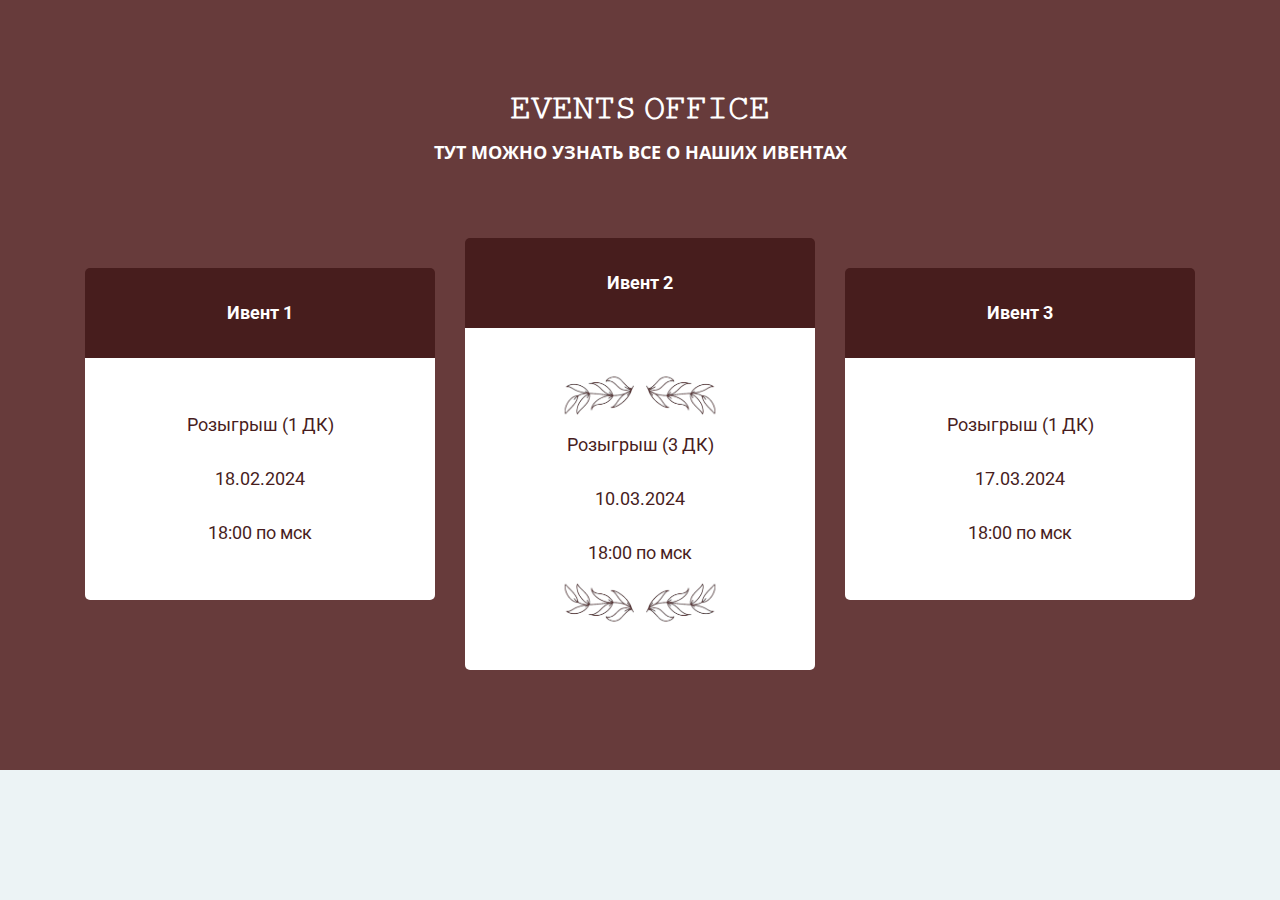
==== index.html @ 55ff0117 "index.html" ====
﻿
<!DOCTYPE html>
<html lang="ru">

<head>
    <meta charset="utf-8">
    <title>𝙴𝚅𝙴𝙽𝚃𝚂 𝙾𝙵𝙵𝙸𝙲𝙴</title>
<link rel="shortcut icon" href="ico.ico" type="image/x-icon">
<link rel="icon" href="ico.ico" type="image/x-icon">
    <!--[if lt IE 9]> <script src="http://html5shim.googlecode.com/svn/trunk/html5.js"></script><![endif]-->
    
    <link type="text/css" rel="stylesheet" href="style.css">
    <link type="text/css" rel="stylesheet" href="font-awesome/css/font-awesome.min.css">
    <link type="text/css" rel="stylesheet" href="foundation-icons/foundation-icons.css">
    <link type="text/css" rel="stylesheet" href="style.css">
    
    <link type="text/css" rel="stylesheet" href="style.css">
    
    <link href='https://fonts.googleapis.com/css?family=Open+Sans&subset=latin,cyrillic' rel='stylesheet' type='text/css'>
    <link href='https://fonts.googleapis.com/css?family=Roboto&subset=latin,cyrillic' rel='stylesheet' type='text/css'>
</head>

<body>
               
                    
                                             
                   </section>
        <section class="plan-and-pricing">
            <div class="container">
                <h3 class="animated" data-animation="fadeInUp" data-animation-delay="100">𝙴𝚅𝙴𝙽𝚃𝚂 𝙾𝙵𝙵𝙸𝙲𝙴</h3>
                <h5 class="uppercase animated" data-animation="fadeInUp" data-animation-delay="200">Тут можно узнать все о наших ивентах</h5>
                <ul class="price-tables">
                     <li class="col-md-4 price-main animated" data-animation="fadeInLeft" data-animation-delay="200">
                          <div class="price-single">
                            <div class="price-head">
                                <h6>Ивент 1</h6> 
                            
                          </div>
                            <div class="price-features">
                                <ul>

                                    <li><a class="mli" href= https://discord.com/invite/SkHJ3hmMpM> Розыгрыш (1 ДК)</a> </li>
                                    <li>18.02.2024</li>
                                    <li>18:00 по мск</li>

                                </ul>
                            </div>
                            
                            </div>
                        
                    <li class="col-md-4 price-main active animated" data-animation="fadeInUp" data-animation-delay="300">
                        <div class="price-single">
                            <div class="price-head">
                                <h6>Ивент 2</h6> </div>
                            <div> 
                                </div>
                            <div class="price-features">
                                <ul>
                                     <img src=uzor.png height=50px>
                                    <li><a class="mli" href=https://discord.com/invite/SkHJ3hmMpM> Розыгрыш (3 ДК)</a></li>
                                    <li>10.03.2024</li>
                                    <li>18:00 по мск</li>
                                  
                                  <img src=uzor2.png height=50px>
                                </ul>
                            </div>
                            
                        </div>
                    </li>
                    <li class="col-md-4 price-main animated" data-animation="fadeInRight" data-animation-delay="200">
                        <div class="price-single">
                            <div class="price-head">
                                <h6>Ивент 3</h6> </div>
                            <div> </div>
                            <div class="price-features">
                                <ul>

                                    <li><a class="mli" href= https://discord.com/invite/SkHJ3hmMpM> Розыгрыш (1 ДК)</a></li>
                                    <li>17.03.2024</li>
                                    <li>18:00 по мск</li>
                                  
    

                                </ul>
                            </div>
                           
                        </div>
                    </li>
                </ul>
            </div>
        </section>
           
    <script type="text/javascript" src="jquery.js"></script>
    <script type="text/javascript" src="bootstrap.js"></script>
    <script type="text/javascript" src="slidebars.js"></script>
    <script type="text/javascript" src="fancySelect.js"></script>
    <script type="text/javascript" src="jquery.appear.js"></script>
    <script type="text/javascript" src="settings.js"></script>
    <script type="text/javascript" src="facebox.js"></script>
    <script type="text/javascript">
        jQuery(document).ready(function($) {
            $('a[data-popup*=facebox]').facebox({
                opacity: 0.9,
                loadingImage: 'img/loading.gif',
                closeImage: 'img/closelabel.png'
            })
        })
    </script>
    <script type="text/javascript" src="js/jquery.flexslider.js"></script>
    <script type="text/javascript">
        $('.banner-slider').flexslider({
            animation: "fade",
            start: function(slider) {
                $('body').removeClass('loading');
            }
        });
    </script>
    
</body>

</html>
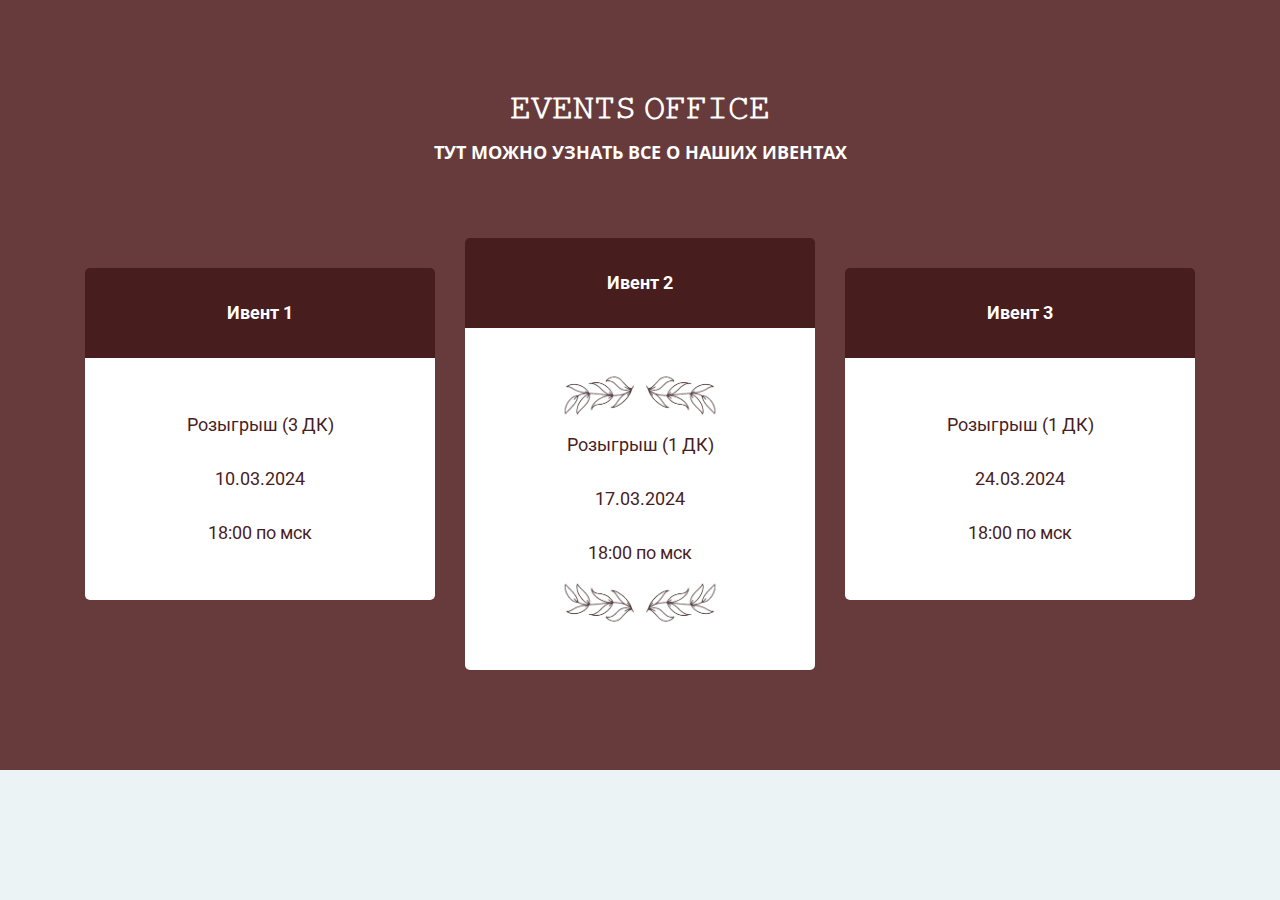
==== commit 4e98bd50: "index.html" ====
--- a/index.html
+++ b/index.html
@@ -4,7 +4,7 @@
 
 <head>
     <meta charset="utf-8">
-    <title>𝙴𝚅𝙴𝙽𝚃𝚂 𝙾𝙵𝙵𝙸𝙲𝙴</title>
+    <title>Главная</title>
 <link rel="shortcut icon" href="ico.ico" type="image/x-icon">
 <link rel="icon" href="ico.ico" type="image/x-icon">
     <!--[if lt IE 9]> <script src="http://html5shim.googlecode.com/svn/trunk/html5.js"></script><![endif]-->
@@ -39,8 +39,8 @@
                             <div class="price-features">
                                 <ul>
 
-                                    <li><a class="mli" href= https://discord.com/invite/SkHJ3hmMpM> Розыгрыш (1 ДК)</a> </li>
-                                    <li>18.02.2024</li>
+                                    <li><a class="mli" href= https://discord.com/invite/SkHJ3hmMpM> Розыгрыш (3 ДК)</a> </li>
+                                    <li>10.03.2024</li>
                                     <li>18:00 по мск</li>
 
                                 </ul>
@@ -57,8 +57,8 @@
                             <div class="price-features">
                                 <ul>
                                      <img src=uzor.png height=50px>
-                                    <li><a class="mli" href=https://discord.com/invite/SkHJ3hmMpM> Розыгрыш (3 ДК)</a></li>
-                                    <li>10.03.2024</li>
+                                    <li><a class="mli" href=https://discord.com/invite/SkHJ3hmMpM> Розыгрыш (1 ДК)</a></li>
+                                    <li>17.03.2024</li>
                                     <li>18:00 по мск</li>
                                   
                                   <img src=uzor2.png height=50px>
@@ -76,7 +76,7 @@
                                 <ul>
 
                                     <li><a class="mli" href= https://discord.com/invite/SkHJ3hmMpM> Розыгрыш (1 ДК)</a></li>
-                                    <li>17.03.2024</li>
+                                    <li>24.03.2024</li>
                                     <li>18:00 по мск</li>
                                   
     
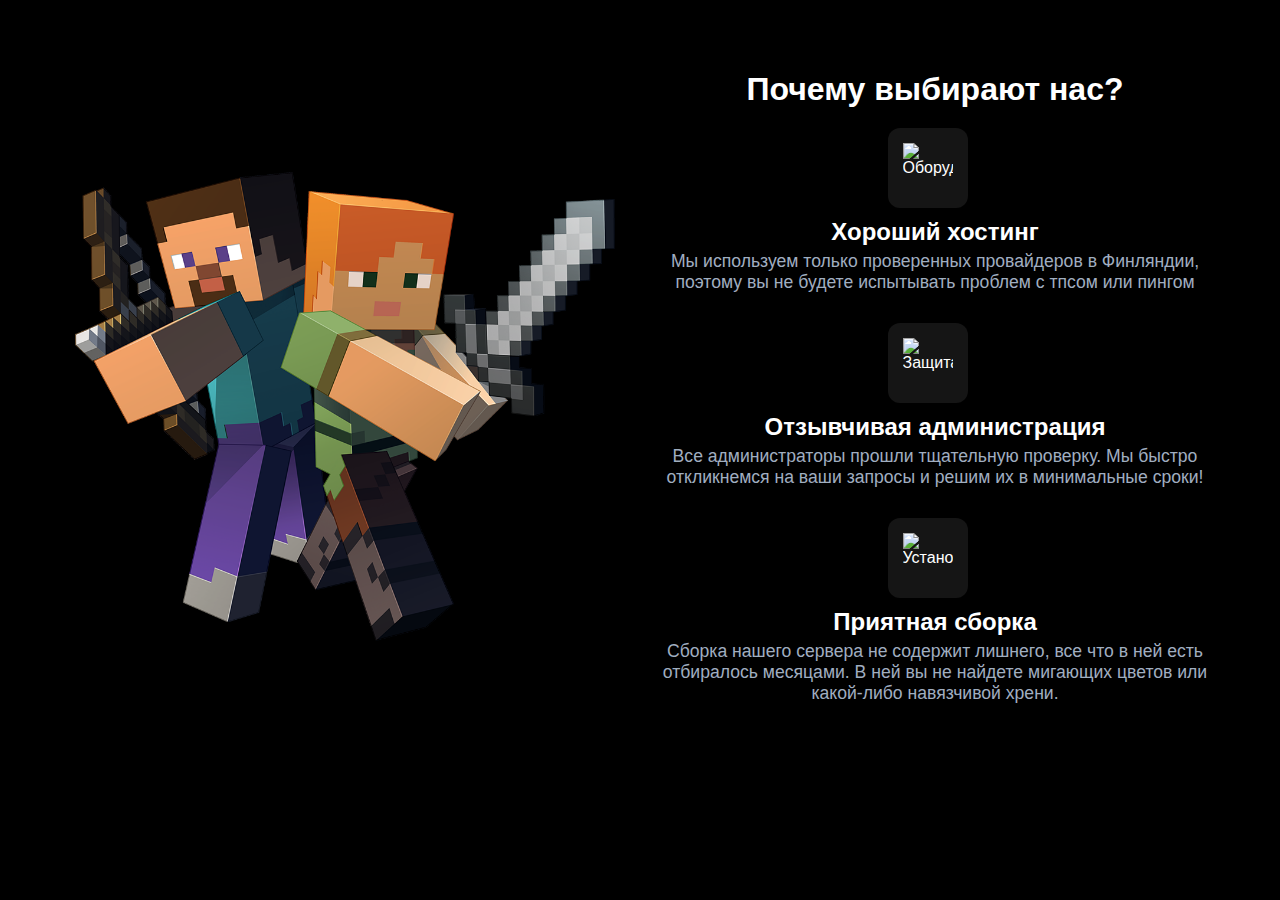
==== commit 33c0b218: "Update and rename index (1).html to index.html" ====
--- a/index.html
+++ b/index.html
@@ -1,121 +1,49 @@
-﻿
 <!DOCTYPE html>
-<html lang="ru">
+<html lang="en">
+<head>
+    <meta charset="UTF-8">
+    <meta name="viewport" content="width=device-width, initial-scale=1.0">
+    <title>Почему выбирают нас?</title>
+    <link rel="stylesheet" href="style.css">
+</head>
+<body>
 
-<head>
-    <meta charset="utf-8">
-    <title>Главная</title>
-<link rel="shortcut icon" href="ico.ico" type="image/x-icon">
-<link rel="icon" href="ico.ico" type="image/x-icon">
-    <!--[if lt IE 9]> <script src="http://html5shim.googlecode.com/svn/trunk/html5.js"></script><![endif]-->
-    
-    <link type="text/css" rel="stylesheet" href="style.css">
-    <link type="text/css" rel="stylesheet" href="font-awesome/css/font-awesome.min.css">
-    <link type="text/css" rel="stylesheet" href="foundation-icons/foundation-icons.css">
-    <link type="text/css" rel="stylesheet" href="style.css">
-    
-    <link type="text/css" rel="stylesheet" href="style.css">
-    
-    <link href='https://fonts.googleapis.com/css?family=Open+Sans&subset=latin,cyrillic' rel='stylesheet' type='text/css'>
-    <link href='https://fonts.googleapis.com/css?family=Roboto&subset=latin,cyrillic' rel='stylesheet' type='text/css'>
-</head>
+    <div class="container">
 
-<body>
-               
-                    
-                                             
-                   </section>
-        <section class="plan-and-pricing">
-            <div class="container">
-                <h3 class="animated" data-animation="fadeInUp" data-animation-delay="100">𝙴𝚅𝙴𝙽𝚃𝚂 𝙾𝙵𝙵𝙸𝙲𝙴</h3>
-                <h5 class="uppercase animated" data-animation="fadeInUp" data-animation-delay="200">Тут можно узнать все о наших ивентах</h5>
-                <ul class="price-tables">
-                     <li class="col-md-4 price-main animated" data-animation="fadeInLeft" data-animation-delay="200">
-                          <div class="price-single">
-                            <div class="price-head">
-                                <h6>Ивент 1</h6> 
-                            
-                          </div>
-                            <div class="price-features">
-                                <ul>
+        <div class="image-section">
+            <img src="img1.png">
+        </div>
 
-                                    <li><a class="mli" href= https://discord.com/invite/SkHJ3hmMpM> Розыгрыш (3 ДК)</a> </li>
-                                    <li>10.03.2024</li>
-                                    <li>18:00 по мск</li>
+        <div class="text-section">
+            <h1>Почему выбирают нас?</h1>
+            
+            <div class="feature-block">
+                <img src="http://surl.li/azclub" alt="Оборудование" class="icon-img">
+                <div>
+                    <div class="highlight-text">Хороший хостинг</div>
+                    <div class="subtext">Мы используем только проверенных провайдеров в Финляндии, поэтому вы не будете испытывать проблем с тпсом или пингом</div>
+                </div>
+            </div>
 
-                                </ul>
-                            </div>
-                            
-                            </div>
-                        
-                    <li class="col-md-4 price-main active animated" data-animation="fadeInUp" data-animation-delay="300">
-                        <div class="price-single">
-                            <div class="price-head">
-                                <h6>Ивент 2</h6> </div>
-                            <div> 
-                                </div>
-                            <div class="price-features">
-                                <ul>
-                                     <img src=uzor.png height=50px>
-                                    <li><a class="mli" href=https://discord.com/invite/SkHJ3hmMpM> Розыгрыш (1 ДК)</a></li>
-                                    <li>17.03.2024</li>
-                                    <li>18:00 по мск</li>
-                                  
-                                  <img src=uzor2.png height=50px>
-                                </ul>
-                            </div>
-                            
-                        </div>
-                    </li>
-                    <li class="col-md-4 price-main animated" data-animation="fadeInRight" data-animation-delay="200">
-                        <div class="price-single">
-                            <div class="price-head">
-                                <h6>Ивент 3</h6> </div>
-                            <div> </div>
-                            <div class="price-features">
-                                <ul>
+            <div class="feature-block">
+                <img src="http://surl.li/djqgrc" alt="Защита" class="icon-img">
+                <div>
+                    <div class="highlight-text">Отзывчивая администрация</div>
+                    <div class="subtext">Все администраторы прошли тщательную проверку. Мы быстро откликнемся на ваши запросы и решим их в минимальные сроки!</div>
+                </div>
+            </div>
 
-                                    <li><a class="mli" href= https://discord.com/invite/SkHJ3hmMpM> Розыгрыш (1 ДК)</a></li>
-                                    <li>24.03.2024</li>
-                                    <li>18:00 по мск</li>
-                                  
-    
+            <div class="feature-block">
+                <img src="http://surl.li/hotrgs" alt="Установка" class="icon-img">
+                <div>
+                    <div class="highlight-text">Приятная сборка</div>
+                    <div class="subtext">Сборка нашего сервера не содержит лишнего, все что в ней есть отбиралось месяцами. В ней вы не найдете мигающих цветов или какой-либо навязчивой хрени.</div>
+                </div>
+            </div>
 
-                                </ul>
-                            </div>
-                           
-                        </div>
-                    </li>
-                </ul>
-            </div>
-        </section>
-           
-    <script type="text/javascript" src="jquery.js"></script>
-    <script type="text/javascript" src="bootstrap.js"></script>
-    <script type="text/javascript" src="slidebars.js"></script>
-    <script type="text/javascript" src="fancySelect.js"></script>
-    <script type="text/javascript" src="jquery.appear.js"></script>
-    <script type="text/javascript" src="settings.js"></script>
-    <script type="text/javascript" src="facebox.js"></script>
-    <script type="text/javascript">
-        jQuery(document).ready(function($) {
-            $('a[data-popup*=facebox]').facebox({
-                opacity: 0.9,
-                loadingImage: 'img/loading.gif',
-                closeImage: 'img/closelabel.png'
-            })
-        })
-    </script>
-    <script type="text/javascript" src="js/jquery.flexslider.js"></script>
-    <script type="text/javascript">
-        $('.banner-slider').flexslider({
-            animation: "fade",
-            start: function(slider) {
-                $('body').removeClass('loading');
-            }
-        });
-    </script>
-    
+         
+        </div>
+    </div>
+
 </body>
-
 </html>
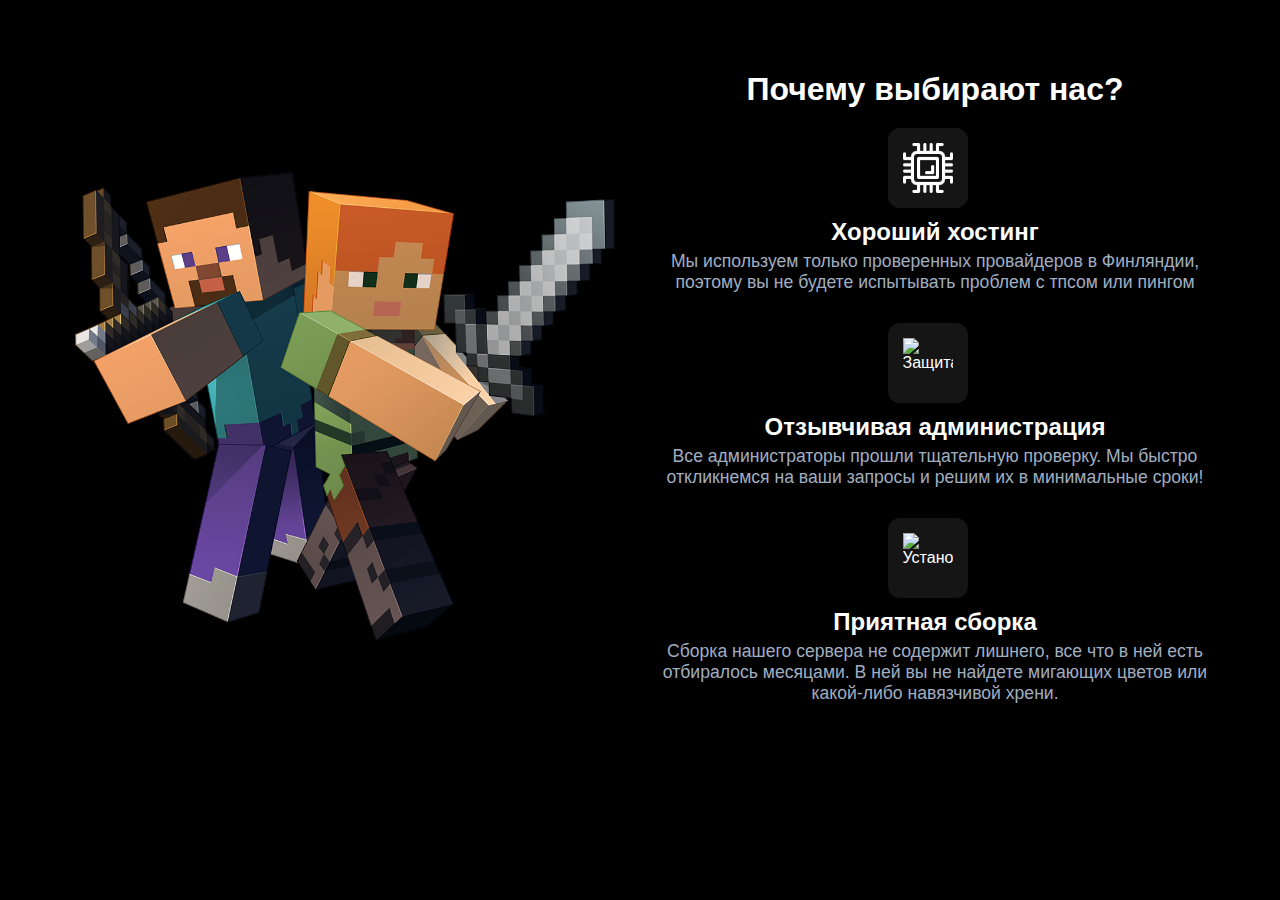
==== commit 778be035: "Update index.html" ====
--- a/index.html
+++ b/index.html
@@ -18,7 +18,7 @@
             <h1>Почему выбирают нас?</h1>
             
             <div class="feature-block">
-                <img src="http://surl.li/azclub" alt="Оборудование" class="icon-img">
+                <img src="img2.png" alt="Оборудование" class="icon-img">
                 <div>
                     <div class="highlight-text">Хороший хостинг</div>
                     <div class="subtext">Мы используем только проверенных провайдеров в Финляндии, поэтому вы не будете испытывать проблем с тпсом или пингом</div>
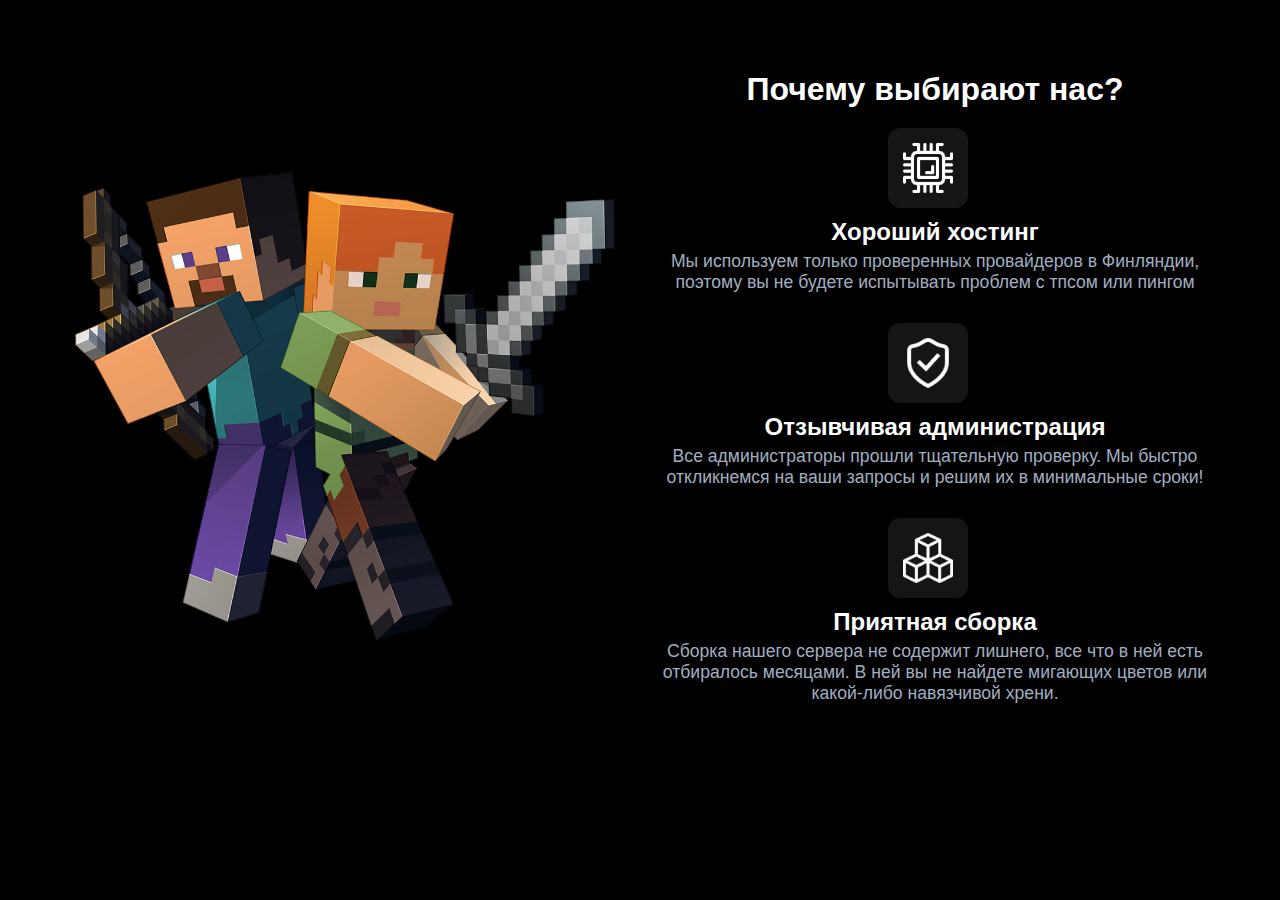
==== commit 4e32db87: "Update index.html" ====
--- a/index.html
+++ b/index.html
@@ -26,7 +26,7 @@
             </div>
 
             <div class="feature-block">
-                <img src="http://surl.li/djqgrc" alt="Защита" class="icon-img">
+                <img src="img3.png" alt="Защита" class="icon-img">
                 <div>
                     <div class="highlight-text">Отзывчивая администрация</div>
                     <div class="subtext">Все администраторы прошли тщательную проверку. Мы быстро откликнемся на ваши запросы и решим их в минимальные сроки!</div>
@@ -34,7 +34,7 @@
             </div>
 
             <div class="feature-block">
-                <img src="http://surl.li/hotrgs" alt="Установка" class="icon-img">
+                <img src="img4.png" alt="Установка" class="icon-img">
                 <div>
                     <div class="highlight-text">Приятная сборка</div>
                     <div class="subtext">Сборка нашего сервера не содержит лишнего, все что в ней есть отбиралось месяцами. В ней вы не найдете мигающих цветов или какой-либо навязчивой хрени.</div>
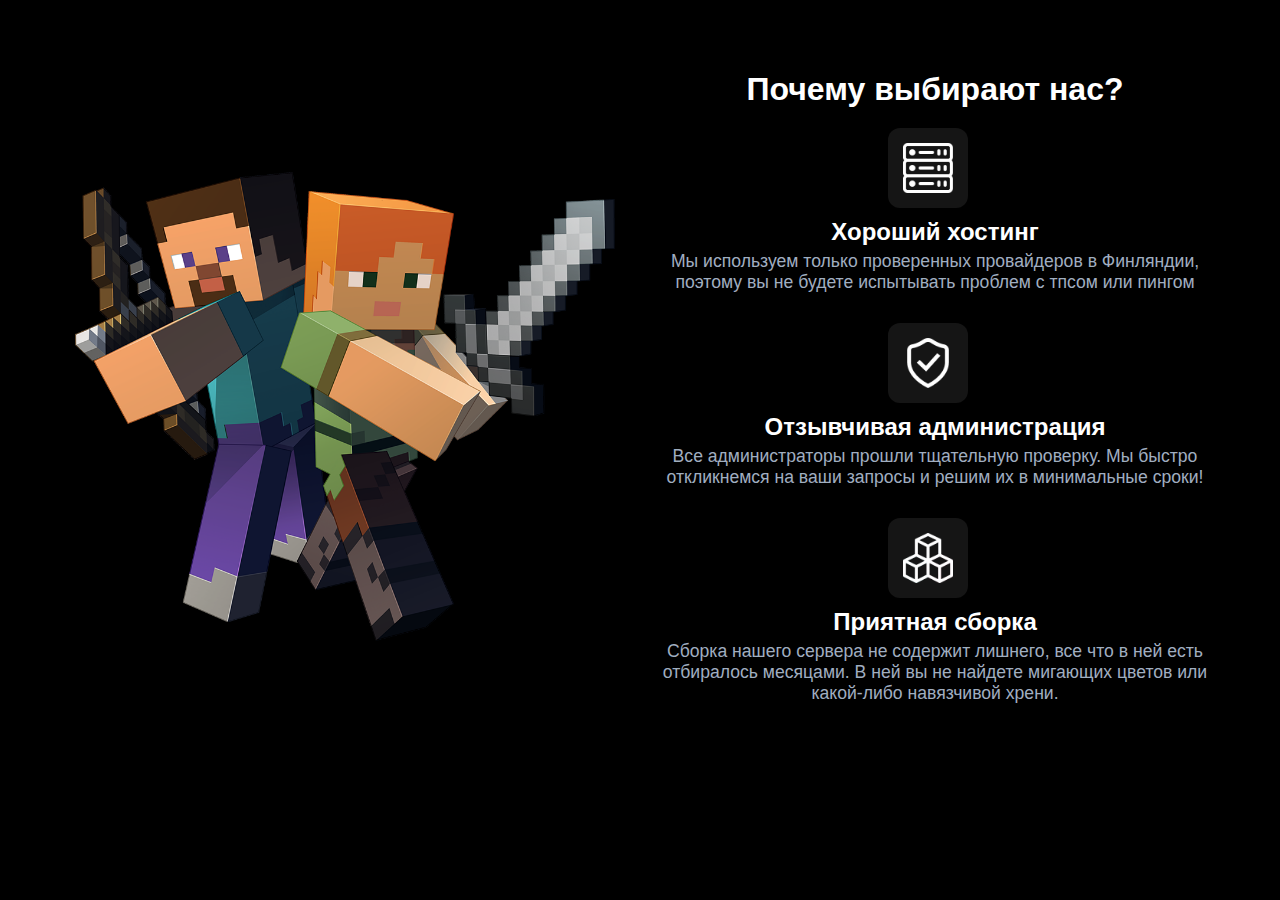
==== commit 60641688: "Update index.html" ====
--- a/index.html
+++ b/index.html
@@ -18,7 +18,7 @@
             <h1>Почему выбирают нас?</h1>
             
             <div class="feature-block">
-                <img src="img2.png" alt="Оборудование" class="icon-img">
+                <img src="img6.png" alt="Оборудование" class="icon-img">
                 <div>
                     <div class="highlight-text">Хороший хостинг</div>
                     <div class="subtext">Мы используем только проверенных провайдеров в Финляндии, поэтому вы не будете испытывать проблем с тпсом или пингом</div>
@@ -26,7 +26,7 @@
             </div>
 
             <div class="feature-block">
-                <img src="img3.png" alt="Защита" class="icon-img">
+                <img src="img5.png" alt="Защита" class="icon-img">
                 <div>
                     <div class="highlight-text">Отзывчивая администрация</div>
                     <div class="subtext">Все администраторы прошли тщательную проверку. Мы быстро откликнемся на ваши запросы и решим их в минимальные сроки!</div>
